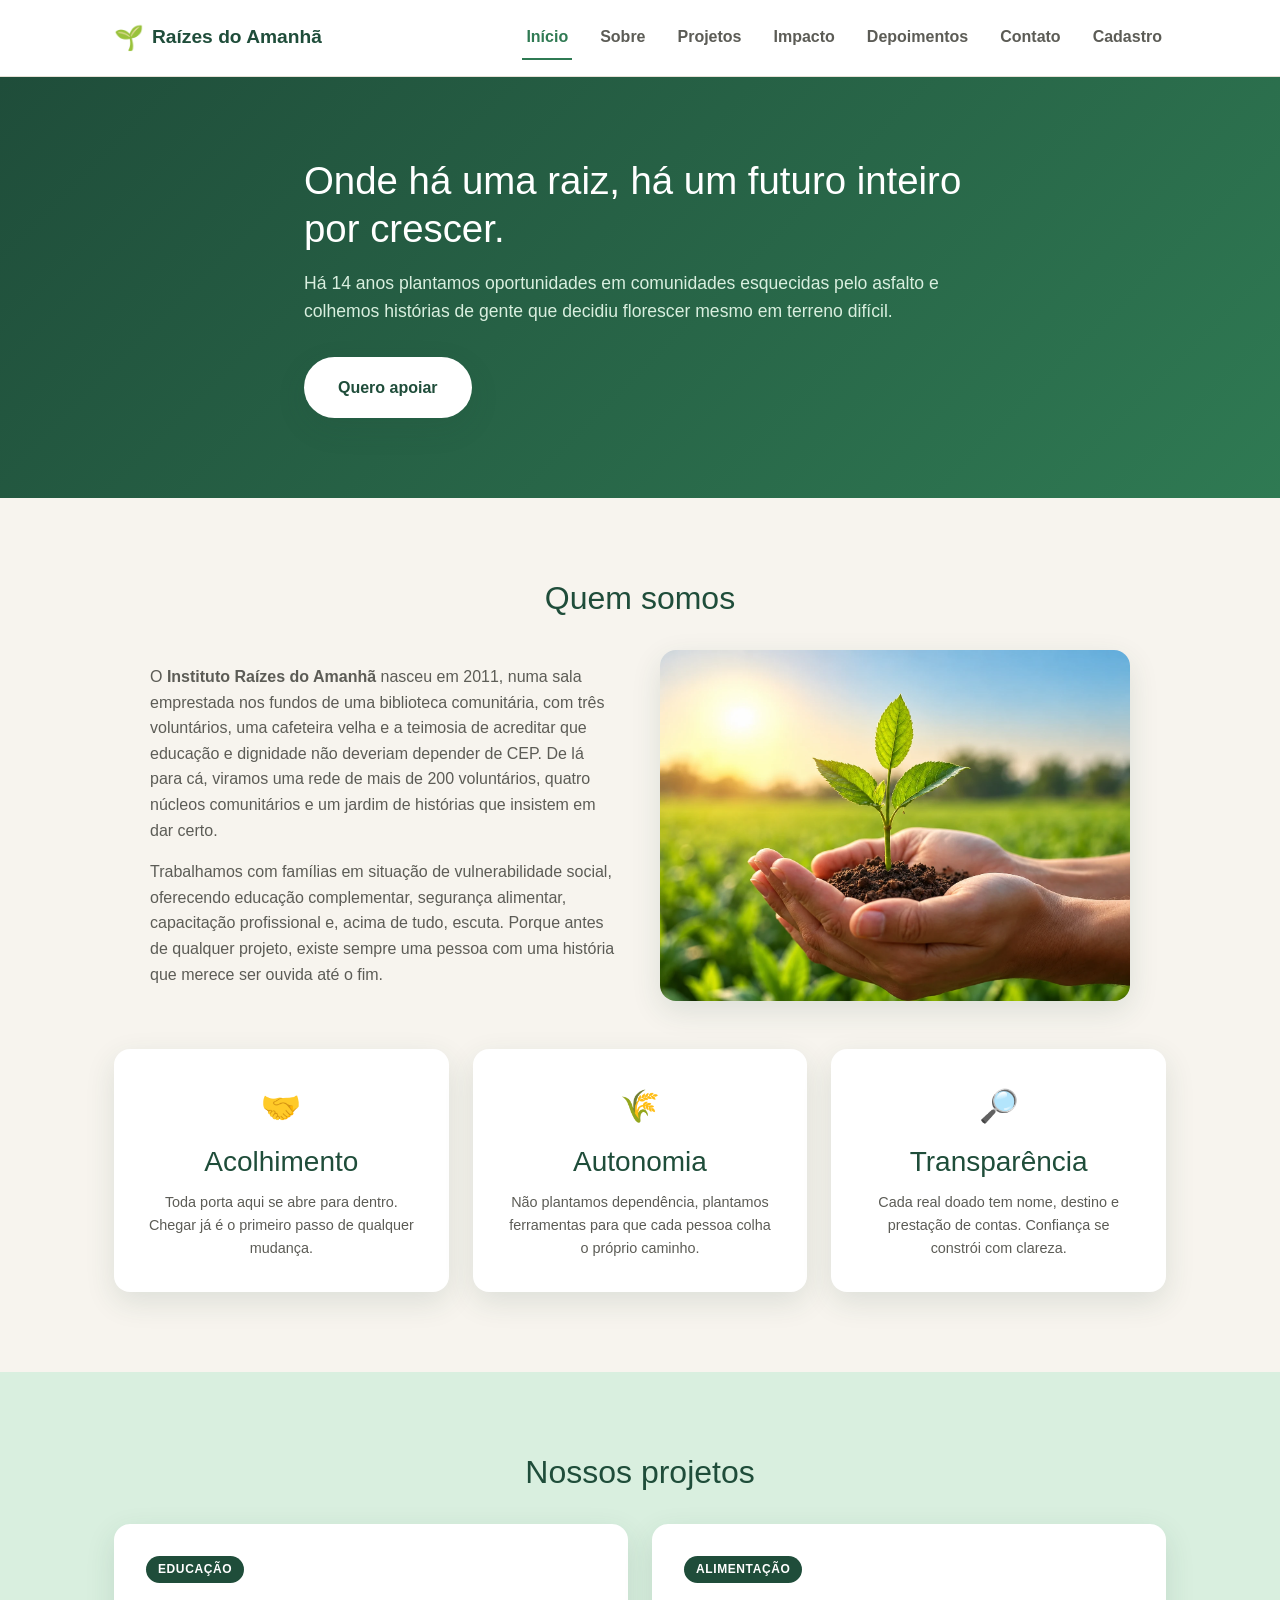
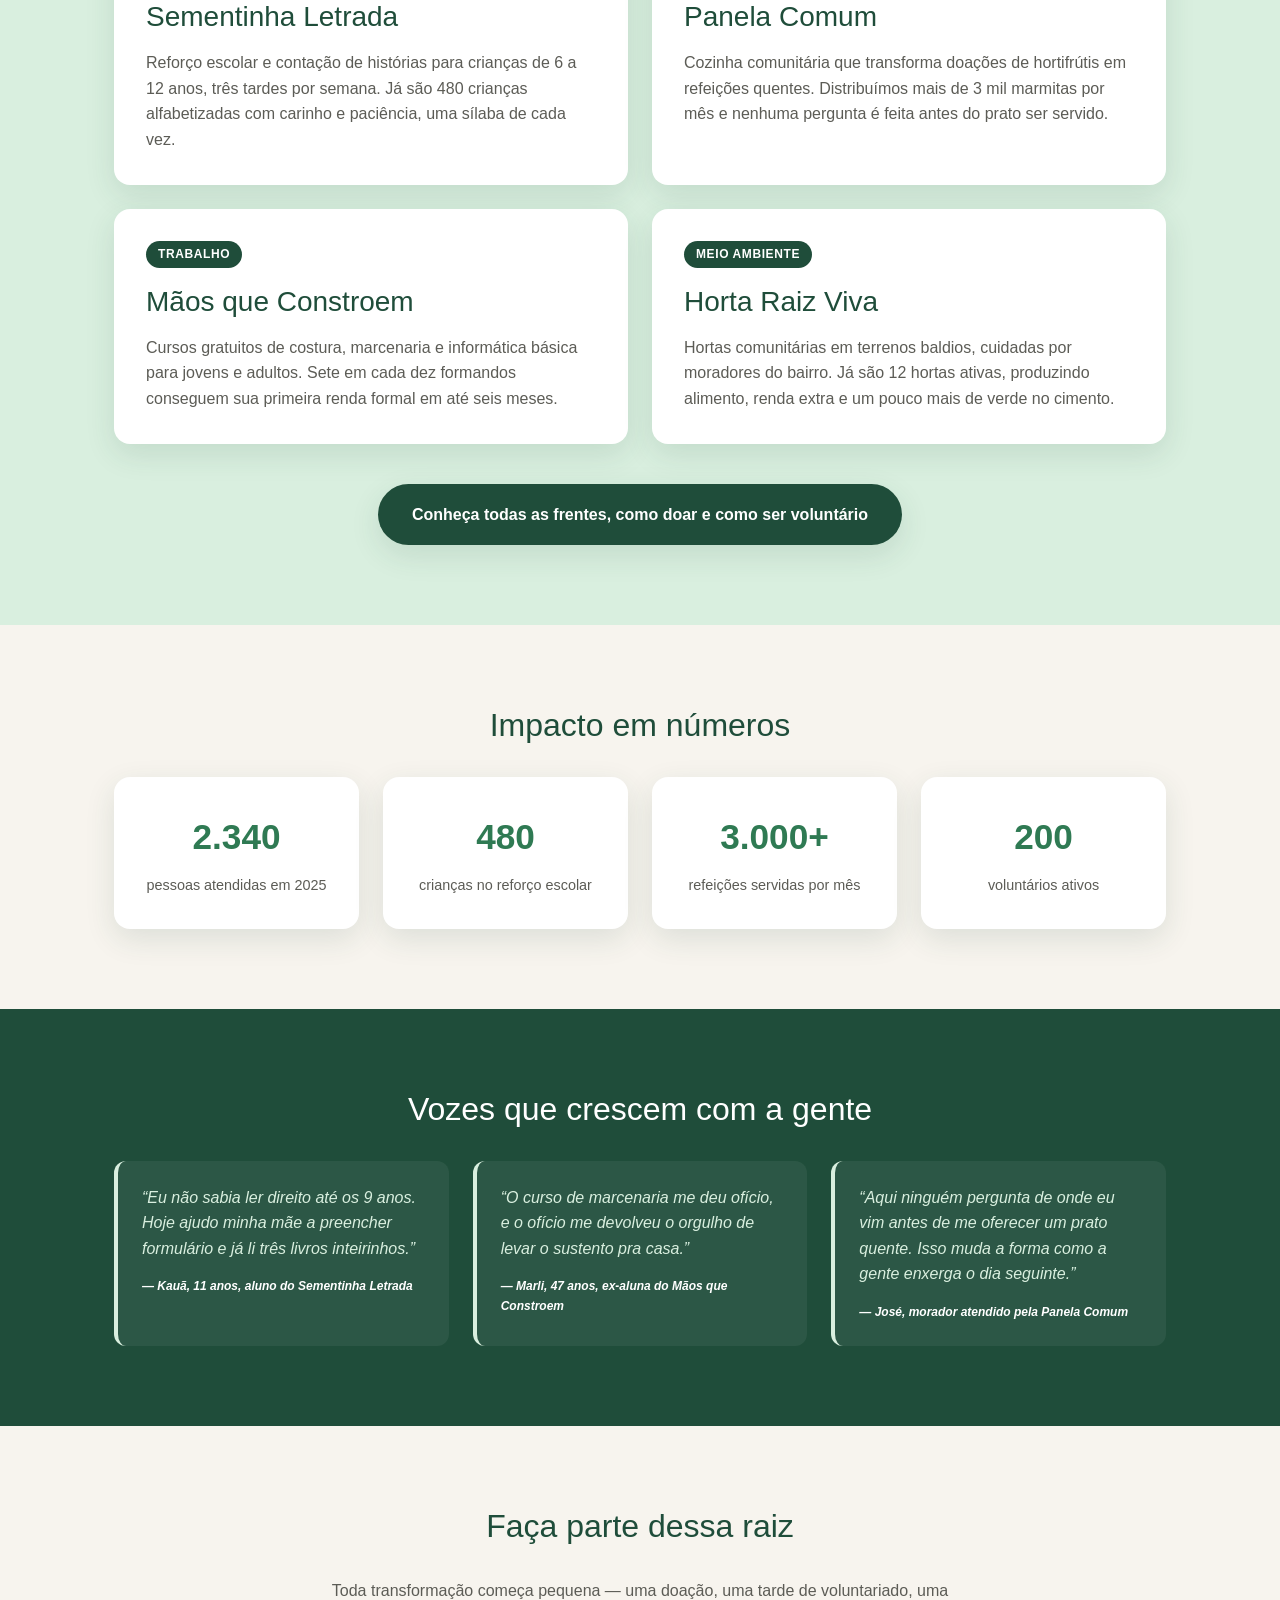
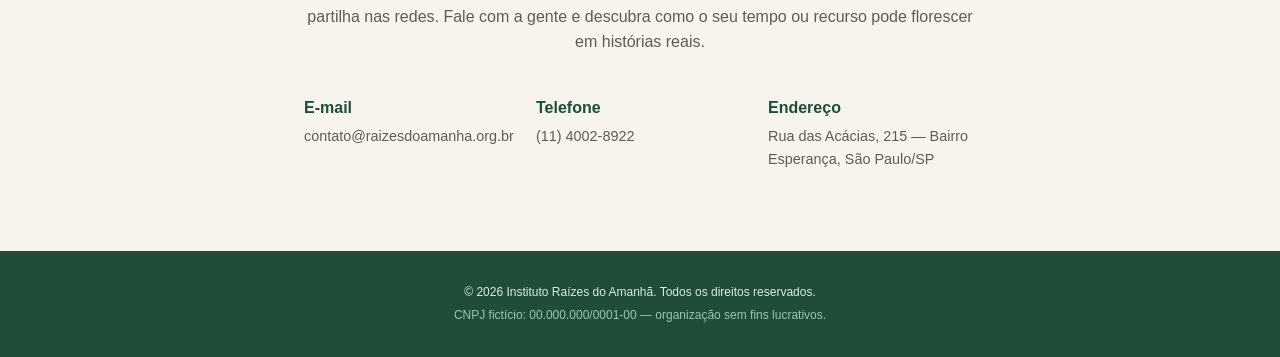
==== html/index.html @ a7706efe "chore: importa a base do projeto (SPA com formulario e localStorage) Codigo do projeto de interativi" ====
<!DOCTYPE html>
<html lang="pt-BR">
<head>
  <meta charset="UTF-8">
  <meta name="viewport" content="width=device-width, initial-scale=1.0">
  <meta name="description" content="Instituto Raízes do Amanhã: ONG que atua com educação, alimentação, capacitação profissional e hortas comunitárias em situação de vulnerabilidade social. Conheça nossa história e como ajudar.">
  <title>Instituto Raízes do Amanhã</title>
  <link rel="stylesheet" href="https://cdn.jsdelivr.net/npm/bootstrap@5.3.3/dist/css/bootstrap.min.css" crossorigin="anonymous">
  <link rel="stylesheet" href="../css/reset.css">
  <link rel="stylesheet" href="../css/styles.css">
</head>
<body>

  <header class="cabecalho">
    <div class="caixa cabecalho-caixa">
      <div class="marca">
        <span class="marca-icone" aria-hidden="true">🌱</span>
        <span class="marca-texto">Raízes do Amanhã</span>
      </div>
      <input type="checkbox" id="menu-chave" class="menu-chave" aria-label="Abrir ou fechar o menu">
      <label for="menu-chave" class="menu-hamburguer">☰</label>
      <nav aria-label="Principal">
        <a href="#/inicio">Início</a>
        <div class="nav-suspenso">
          <a href="#/inicio/sobre">Sobre</a>
          <div class="nav-sublista">
            <a href="#/inicio/sobre">Quem somos</a>
            <a href="#/inicio/valores">Nossos valores</a>
          </div>
        </div>
        <a href="#/projetos">Projetos</a>
        <a href="#/inicio/impacto">Impacto</a>
        <a href="#/inicio/depoimentos">Depoimentos</a>
        <a href="#/inicio/contato">Contato</a>
        <a href="#/cadastro">Cadastro</a>
      </nav>
    </div>
  </header>

  <p id="anuncio-pagina" class="somente-leitor" role="status" aria-live="polite"></p>

  <main id="aplicacao" tabindex="-1">
    <noscript>
      <div class="caixa aviso-carregando">
        <h1>Instituto Raízes do Amanhã</h1>
        <p>Este site precisa de JavaScript ativado para carregar o conteúdo.</p>
      </div>
    </noscript>
  </main>

  <footer class="rodape">
    <div class="caixa rodape-caixa">
      <p>&copy; 2026 Instituto Raízes do Amanhã. Todos os direitos reservados.</p>
      <p class="rodape-cnpj">CNPJ fictício: 00.000.000/0001-00 — organização sem fins lucrativos.</p>
    </div>
  </footer>

  <div class="modal fade" id="janela-pix" tabindex="-1" role="dialog" aria-labelledby="titulo-pix" aria-hidden="true">
    <div class="modal-dialog modal-dialog-centered">
      <div class="modal-content">
        <div class="modal-header border-0">
          <h2 class="modal-title" id="titulo-pix">Doe por Pix</h2>
          <button type="button" class="btn-close" data-bs-dismiss="modal" aria-label="Fechar"></button>
        </div>
        <div class="modal-body">
          <p>Copie a chave abaixo e cole no aplicativo do seu banco:</p>
          <code class="chave-pix">contato@raizesdoamanha.org.br</code>
        </div>
      </div>
    </div>
  </div>

  <div class="modal fade" id="janela-termos" tabindex="-1" role="dialog" aria-labelledby="titulo-termos" aria-hidden="true">
    <div class="modal-dialog modal-dialog-centered">
      <div class="modal-content">
        <div class="modal-header border-0">
          <h2 class="modal-title" id="titulo-termos">Termos de uso</h2>
          <button type="button" class="btn-close" data-bs-dismiss="modal" aria-label="Fechar"></button>
        </div>
        <div class="modal-body">
          <p>Os dados informados no cadastro são usados apenas pela equipe do Instituto Raízes do Amanhã para entrar em contato sobre voluntariado e doações.</p>
          <p>Neste site de demonstração, o cadastro fica guardado somente no seu navegador e pode ser apagado a qualquer momento.</p>
        </div>
      </div>
    </div>
  </div>

  <div id="area-avisos" class="toast-container position-fixed bottom-0 end-0 p-3"></div>

  <script src="https://cdn.jsdelivr.net/npm/bootstrap@5.3.3/dist/js/bootstrap.bundle.min.js" crossorigin="anonymous"></script>
  <script src="../js/dados.js"></script>
  <script src="../js/modules/armazenamento.js"></script>
  <script src="../js/modules/mascaras.js"></script>
  <script src="../js/modules/validacao.js"></script>
  <script src="../js/modules/templates.js"></script>
  <script src="../js/modules/paginas.js"></script>
  <script src="../js/modules/avisos.js"></script>
  <script src="../js/modules/formulario.js"></script>
  <script src="../js/modules/roteador.js"></script>
  <script src="../js/main.js"></script>
</body>
</html>
---- css/styles.css ----
:root {
  /* Cores */
  --verde-escuro: #1f4d3a;
  --verde: #2f7a53;
  --verde-claro: #d9efdf;
  --areia: #f7f4ee;
  --terra: #7a5230;
  --texto: #2b2b28;
  --texto-suave: #5c5c56;
  --branco: #ffffff;
  --sombra: 0 10px 30px rgba(31, 77, 58, 0.12);

  /* Tipografia: escala com 6 patamares */
  --fonte-xs: 0.75rem;
  --fonte-sm: 0.9rem;
  --fonte-base: 1rem;
  --fonte-md: 1.1rem;
  --fonte-lg: 2rem;
  --fonte-xl: 2.4rem;

  /* Espaçamento: escala modular em múltiplos de 4px */
  --espaco-1: 4px;
  --espaco-2: 8px;
  --espaco-3: 12px;
  --espaco-4: 16px;
  --espaco-5: 24px;
  --espaco-6: 32px;
  --espaco-7: 40px;
  --espaco-8: 48px;
  --espaco-9: 80px;
}

* {
  box-sizing: border-box;
}

body {
  margin: 0;
  font-family: 'Segoe UI', Verdana, Arial, sans-serif;
  color: var(--texto);
  background-color: var(--areia);
  line-height: 1.6;
}

.caixa {
  max-width: 1100px;
  margin: 0 auto;
  padding: 0 var(--espaco-5);
}

h1, h2, h3 {
  color: var(--verde-escuro);
  line-height: 1.25;
}

a {
  text-decoration: none;
  color: inherit;
}

/* Cabeçalho */
.cabecalho {
  background-color: var(--branco);
  border-bottom: 1px solid #e5e1d6;
  position: sticky;
  top: 0;
  z-index: 10;
}

.cabecalho-caixa {
  display: flex;
  align-items: center;
  justify-content: space-between;
  padding-block: var(--espaco-4);
  flex-wrap: wrap;
  gap: var(--espaco-3);
}

.marca {
  display: flex;
  align-items: center;
  gap: var(--espaco-2);
  font-weight: 700;
  font-size: 1.2rem;
  color: var(--verde-escuro);
}

.marca-icone {
  font-size: 1.5rem;
}

nav {
  display: flex;
  gap: var(--espaco-5);
  flex-wrap: wrap;
}

nav a {
  font-weight: 600;
  color: var(--texto-suave);
  padding: var(--espaco-2) var(--espaco-1);
  border-bottom: 2px solid transparent;
}

nav a:hover {
  color: var(--verde);
  border-bottom-color: var(--verde);
}

/* Menu hambúrguer (checkbox nativo, sem JavaScript) */
.menu-chave {
  position: absolute;
  width: 1px;
  height: 1px;
  overflow: hidden;
  opacity: 0;
}

.menu-hamburguer {
  display: none;
  font-size: 1.5rem;
  line-height: 1;
  cursor: pointer;
  color: var(--verde-escuro);
  padding: var(--espaco-2);
}

.menu-chave:focus-visible ~ .menu-hamburguer {
  outline: 2px solid var(--verde);
  outline-offset: 2px;
}

/* Dropdown de "Sobre" (hover e teclado via :focus-within) */
.nav-suspenso {
  position: relative;
  display: flex;
  align-items: center;
}

.nav-sublista {
  display: none;
  flex-direction: column;
  position: absolute;
  top: 100%;
  left: 0;
  min-width: 180px;
  margin-top: var(--espaco-2);
  padding: var(--espaco-2);
  background-color: var(--branco);
  border-radius: 8px;
  box-shadow: var(--sombra);
  z-index: 20;
}

.nav-suspenso:hover .nav-sublista,
.nav-suspenso:focus-within .nav-sublista {
  display: flex;
}

.nav-sublista a {
  padding: var(--espaco-2) var(--espaco-3);
  white-space: nowrap;
  border-bottom: none;
}

.nav-sublista a:hover {
  color: var(--verde);
}

/* Destaque inicial */
.destaque {
  background: linear-gradient(135deg, var(--verde-escuro), var(--verde));
  color: var(--branco);
  padding-block: var(--espaco-9);
}

.destaque-caixa {
  max-width: 720px;
}

.destaque h1 {
  color: var(--branco);
  font-size: var(--fonte-xl);
  margin-bottom: var(--espaco-4);
}

.destaque-texto {
  font-size: var(--fonte-md);
  color: var(--verde-claro);
  margin-bottom: var(--espaco-6);
}

.botao {
  display: inline-block;
  background-color: var(--branco);
  color: var(--verde-escuro);
  font-weight: 700;
  padding: var(--espaco-4) var(--espaco-6);
  border-radius: 999px;
  box-shadow: var(--sombra);
  border: 2px solid transparent;
  transition: background-color 0.2s ease, box-shadow 0.2s ease, transform 0.1s ease;
}

.botao:hover {
  background-color: var(--verde-claro);
  box-shadow: 0 14px 34px rgba(31, 77, 58, 0.18);
}

.botao:focus-visible {
  outline: none;
  border-color: var(--verde-escuro);
  box-shadow: 0 0 0 3px rgba(47, 122, 83, 0.35);
}

.botao:active {
  transform: scale(0.97);
  box-shadow: 0 4px 12px rgba(31, 77, 58, 0.18);
}

.botao:disabled {
  background-color: #e5e1d6;
  color: var(--texto-suave);
  box-shadow: none;
  cursor: not-allowed;
  opacity: 0.7;
  transform: none;
}

/* Seções */
.secao {
  padding-block: var(--espaco-9);
}

.secao h2 {
  font-size: var(--fonte-lg);
  margin-bottom: var(--espaco-6);
  text-align: center;
}

/* Sobre */
.sobre-colunas {
  display: grid;
  grid-template-columns: repeat(12, 1fr);
  gap: var(--espaco-7);
  align-items: center;
  max-width: 980px;
  margin-inline: auto;
}

.sobre-colunas.frentes-intro {
  margin-bottom: var(--espaco-8);
}

.sobre-texto {
  grid-column: span 7;
}

.sobre-texto p {
  color: var(--texto-suave);
  font-size: var(--fonte-base);
}

.sobre-imagem {
  grid-column: span 5;
  width: 100%;
  height: auto;
  border-radius: 16px;
  box-shadow: var(--sombra);
  object-fit: cover;
}

.valores {
  display: grid;
  grid-template-columns: repeat(12, 1fr);
  gap: var(--espaco-5);
  margin-top: var(--espaco-8);
}

.valor-item {
  grid-column: span 4;
  display: flex;
  flex-direction: column;
  align-items: center;
  gap: var(--espaco-3);
  background-color: var(--branco);
  padding: var(--espaco-6);
  border-radius: 16px;
  box-shadow: var(--sombra);
  text-align: center;
}

.valor-item > * {
  margin: 0;
}

.valor-icone {
  font-size: 2rem;
}

.valor-item p {
  color: var(--texto-suave);
  font-size: var(--fonte-sm);
}

/* Projetos */
.projetos {
  background-color: var(--verde-claro);
}

.projetos-colunas {
  display: grid;
  grid-template-columns: repeat(12, 1fr);
  gap: var(--espaco-5);
}

.projetos-cta {
  text-align: center;
  margin-top: var(--espaco-7);
}

.projetos-cta .botao {
  background-color: var(--verde-escuro);
  color: var(--branco);
}

.projetos-cta .botao:hover {
  background-color: var(--verde);
}

.projetos-cta .botao:focus-visible {
  border-color: var(--verde-claro);
  box-shadow: 0 0 0 3px rgba(217, 239, 223, 0.5);
}

.projeto-item {
  grid-column: span 6;
  display: flex;
  flex-direction: column;
  align-items: flex-start;
  gap: var(--espaco-4);
  background-color: var(--branco);
  padding: var(--espaco-6);
  border-radius: 16px;
  box-shadow: var(--sombra);
}

.projeto-item > * {
  margin: 0;
}

.projeto-categoria {
  display: inline-block;
  background-color: var(--verde-escuro);
  color: var(--branco);
  font-size: var(--fonte-xs);
  font-weight: 700;
  text-transform: uppercase;
  letter-spacing: 0.05em;
  padding: var(--espaco-1) var(--espaco-3);
  border-radius: 999px;
}

.projeto-item p {
  color: var(--texto-suave);
}

.secao-intro {
  max-width: 700px;
  margin: 0 auto var(--espaco-7);
  text-align: center;
  color: var(--texto-suave);
}

/* Como doar */
.doacao-colunas {
  display: grid;
  grid-template-columns: repeat(12, 1fr);
  gap: var(--espaco-5);
}

.doacao-metodo {
  grid-column: span 4;
  display: flex;
  flex-direction: column;
  gap: var(--espaco-3);
  background-color: var(--branco);
  padding: var(--espaco-6);
  border-radius: 16px;
  box-shadow: var(--sombra);
}

.doacao-metodo > * {
  margin: 0;
}

.doacao-metodo p,
.doacao-metodo ul {
  color: var(--texto-suave);
}

.doacao-tabela {
  width: 100%;
  border-collapse: collapse;
  font-size: var(--fonte-sm);
}

.doacao-tabela th,
.doacao-tabela td {
  text-align: left;
  padding: var(--espaco-2) 0;
  border-bottom: 1px solid var(--verde-claro);
}

.doacao-tabela th {
  color: var(--verde-escuro);
  font-weight: 600;
  padding-right: var(--espaco-3);
}

/* Voluntariado */
.voluntariado-passos,
.voluntariado-areas {
  max-width: 720px;
  margin: 0 auto var(--espaco-6);
  color: var(--texto-suave);
}

.voluntariado-passos li,
.voluntariado-areas li {
  margin-bottom: var(--espaco-3);
}

.voluntariado h3 {
  text-align: center;
  margin-bottom: var(--espaco-5);
}

/* Perguntas frequentes */
.pergunta {
  max-width: 720px;
  margin: 0 auto var(--espaco-4);
  background-color: var(--branco);
  border-radius: 12px;
  box-shadow: var(--sombra);
  padding: var(--espaco-4) var(--espaco-5);
}

.pergunta summary {
  cursor: pointer;
  font-weight: 700;
  color: var(--verde-escuro);
}

.pergunta p {
  margin-top: var(--espaco-3);
  margin-bottom: 0;
  color: var(--texto-suave);
}

/* Cadastro */
.cadastro-caixa {
  max-width: 720px;
}

.cadastro h1 {
  text-align: center;
  margin-bottom: var(--espaco-3);
}

.formulario {
  margin-top: var(--espaco-6);
}

.formulario fieldset {
  background-color: var(--branco);
  border: none;
  border-radius: 16px;
  box-shadow: var(--sombra);
  padding: var(--espaco-5) var(--espaco-6);
  margin-bottom: var(--espaco-5);
}

.formulario legend {
  font-weight: 700;
  color: var(--verde-escuro);
  padding: 0 var(--espaco-2);
  font-size: var(--fonte-md);
}

.campo {
  margin-bottom: var(--espaco-4);
}

.campo-largo {
  grid-column: 1 / -1;
}

.campo label {
  display: block;
  font-weight: 600;
  color: var(--texto);
  margin-bottom: var(--espaco-2);
}

.campo input,
.campo select,
.campo textarea {
  width: 100%;
  padding: var(--espaco-3) var(--espaco-4);
  border: 1px solid #d8d3c6;
  border-radius: 8px;
  font-size: var(--fonte-base);
  font-family: inherit;
  color: var(--texto);
  background-color: var(--areia);
  transition: border-color 0.2s ease, box-shadow 0.2s ease, background-color 0.2s ease;
}

.campo input:focus,
.campo select:focus,
.campo textarea:focus {
  outline: none;
  border-color: var(--verde);
  box-shadow: 0 0 0 3px rgba(47, 122, 83, 0.2);
  background-color: var(--branco);
}

.campo input:disabled,
.campo select:disabled,
.campo textarea:disabled {
  background-color: #eee9df;
  color: var(--texto-suave);
  cursor: not-allowed;
  opacity: 0.7;
}

.campo input[type="text"]:invalid:not(:placeholder-shown),
.campo input[type="email"]:invalid:not(:placeholder-shown),
.campo input[type="tel"]:invalid:not(:placeholder-shown) {
  border-color: #c0392b;
  box-shadow: 0 0 0 3px rgba(192, 57, 43, 0.12);
}

.campo input[type="text"]:valid:not(:placeholder-shown),
.campo input[type="email"]:valid:not(:placeholder-shown),
.campo input[type="tel"]:valid:not(:placeholder-shown) {
  border-color: var(--verde);
  box-shadow: 0 0 0 3px rgba(47, 122, 83, 0.12);
}

.formulario .botao {
  border: none;
  cursor: pointer;
  display: block;
  margin: 0 auto;
  background-color: var(--verde-escuro);
  color: var(--branco);
}

.formulario .botao:hover {
  background-color: var(--verde);
}

.formulario .botao:focus-visible {
  box-shadow: 0 0 0 3px rgba(217, 239, 223, 0.6);
}

.formulario .botao:disabled {
  background-color: #cfcac0;
  color: var(--branco);
  cursor: not-allowed;
  opacity: 0.8;
  transform: none;
}

/* Alerta (feedback fixo na página) */
.alerta {
  display: flex;
  align-items: flex-start;
  gap: var(--espaco-3);
  padding: var(--espaco-4) var(--espaco-5);
  border-radius: 12px;
  border-left: 4px solid;
  font-size: var(--fonte-sm);
  margin-top: var(--espaco-5);
}

.alerta p {
  margin: 0;
}

.alerta a {
  text-decoration: underline;
  font-weight: 600;
}

.alerta-icone {
  font-size: 1.2rem;
  line-height: 1;
}

.alerta--informacao {
  background-color: #eaf2fb;
  border-left-color: #2f6fa8;
  color: #1f4d70;
}

.alerta--sucesso {
  background-color: var(--verde-claro);
  border-left-color: var(--verde);
  color: var(--verde-escuro);
}

.alerta--perigo {
  background-color: #fbeaea;
  border-left-color: #c0392b;
  color: #7a2318;
}

/* Impacto */
.numeros-colunas {
  display: grid;
  grid-template-columns: repeat(12, 1fr);
  gap: var(--espaco-5);
  text-align: center;
}

.numero-item {
  grid-column: span 3;
  display: flex;
  flex-direction: column;
  align-items: center;
  gap: var(--espaco-2);
  background-color: var(--branco);
  padding: var(--espaco-6) var(--espaco-4);
  border-radius: 16px;
  box-shadow: var(--sombra);
}

.numero {
  font-size: 2.2rem;
  font-weight: 800;
  color: var(--verde);
}

.numero-legenda {
  color: var(--texto-suave);
  font-size: var(--fonte-sm);
}

/* Depoimentos */
.depoimentos {
  background-color: var(--verde-escuro);
}

.depoimentos h2 {
  color: var(--branco);
}

.depoimentos-colunas {
  display: grid;
  grid-template-columns: repeat(12, 1fr);
  gap: var(--espaco-5);
}

blockquote {
  grid-column: span 4;
  display: flex;
  flex-direction: column;
  gap: var(--espaco-4);
  margin: 0;
  background-color: rgba(255, 255, 255, 0.06);
  border-left: 4px solid var(--verde-claro);
  padding: var(--espaco-5);
  border-radius: 12px;
  color: var(--verde-claro);
}

blockquote > * {
  margin: 0;
}

blockquote p {
  font-style: italic;
}

blockquote cite {
  font-size: var(--fonte-xs);
  color: var(--branco);
  font-weight: 600;
}

/* Contato */
.contato-caixa {
  text-align: center;
  max-width: 720px;
}

.contato p {
  color: var(--texto-suave);
}

.contato-dados {
  margin-top: var(--espaco-7);
  display: grid;
  grid-template-columns: repeat(12, 1fr);
  gap: var(--espaco-5);
  text-align: left;
}

.contato-dados > div {
  grid-column: span 4;
  display: flex;
  flex-direction: column;
  gap: var(--espaco-1);
}

.contato-dados strong {
  color: var(--verde-escuro);
}

.contato-dados p {
  margin: 0;
  color: var(--texto-suave);
  font-size: var(--fonte-sm);
}

/* Rodapé */
.rodape {
  background-color: var(--verde-escuro);
  color: var(--verde-claro);
  padding-block: var(--espaco-6);
}

.rodape-caixa {
  display: flex;
  flex-direction: column;
  align-items: center;
  gap: var(--espaco-1);
  text-align: center;
  font-size: var(--fonte-xs);
}

.rodape-caixa > * {
  margin: 0;
}

.rodape-cnpj {
  color: #9cc6ac;
}

/* Responsivo — sistema de 12 colunas com 5 breakpoints */

/* 1280px — desktops panorâmicos para laptops: a proporção 7/5 do
   bloco "Sobre" (texto largo + imagem) fica mais equilibrada */
@media (max-width: 1280px) {
  .sobre-texto,
  .sobre-imagem {
    grid-column: span 6;
  }
}

/* 1024px — laptops menores e tablets na horizontal: os 4 números de
   impacto, que ocupavam 3 colunas cada, passam a 2 por linha */
@media (max-width: 1024px) {
  .numero-item {
    grid-column: span 6;
  }
}

/* 768px — tablets na vertical: grades de 3 colunas viram 2 colunas,
   os blocos de 2 colunas (projetos, sobre) já ocupam a linha toda, e o
   menu horizontal vira menu hambúrguer */
@media (max-width: 768px) {
  .valor-item,
  blockquote,
  .contato-dados > div,
  .doacao-metodo {
    grid-column: span 6;
  }

  .projeto-item,
  .sobre-texto,
  .sobre-imagem {
    grid-column: span 12;
  }

  .sobre-imagem {
    max-width: 320px;
    margin-inline: auto;
  }

  .menu-hamburguer {
    display: block;
  }

  nav {
    display: none;
    flex-direction: column;
    align-items: flex-start;
    flex-basis: 100%;
    gap: 0;
    padding-top: var(--espaco-3);
    border-top: 1px solid #e5e1d6;
  }

  .menu-chave:checked ~ nav {
    display: flex;
  }

  nav a {
    width: 100%;
    padding: var(--espaco-3) var(--espaco-1);
  }

  .nav-suspenso {
    flex-direction: column;
    align-items: flex-start;
    width: 100%;
  }

  .nav-sublista {
    position: static;
    box-shadow: none;
    margin-top: 0;
    padding-left: var(--espaco-4);
    display: none;
  }

  .nav-suspenso:hover .nav-sublista,
  .nav-suspenso:focus-within .nav-sublista {
    display: flex;
  }
}

/* 640px — celulares em geral: tudo o que restava em 2 colunas empilha
   em coluna única, priorizando leitura vertical */
@media (max-width: 640px) {
  .valor-item,
  blockquote,
  .contato-dados > div,
  .doacao-metodo,
  .numero-item {
    grid-column: span 12;
  }

  .destaque {
    padding-block: var(--espaco-8);
  }

  .destaque h1 {
    font-size: 1.8rem;
  }
}

/* 480px — celulares pequenos: reduz espaçamento lateral e tipografia
   de destaque para aproveitar melhor a largura da tela */
@media (max-width: 480px) {
  .caixa {
    padding-inline: var(--espaco-4);
  }

  .destaque h1 {
    font-size: 1.5rem;
  }

  .secao h2 {
    font-size: 1.5rem;
  }

  .secao {
    padding-block: var(--espaco-6);
  }
}

/* ==========================================================
   SPA: navegação, foco e feedbacks da etapa de interatividade
   ========================================================== */

/* Link da página atual no menu */
nav a[aria-current="page"] {
  color: var(--verde);
  border-bottom-color: var(--verde);
}

/* Área principal recebe foco ao trocar de página (leitores de tela) */
#aplicacao:focus {
  outline: none;
}

.aviso-carregando {
  padding: var(--espaco-9) 0;
  text-align: center;
  color: var(--texto-suave);
}

/* Anúncio de mudança de página, visível só para leitores de tela */
.somente-leitor {
  position: absolute;
  width: 1px;
  height: 1px;
  margin: -1px;
  padding: 0;
  overflow: hidden;
  clip: rect(0, 0, 0, 0);
  white-space: nowrap;
  border: 0;
}

/* Mensagem de erro sob cada campo do formulário */
.campo-erro {
  min-height: 0;
  margin: var(--espaco-1) 0 0;
  font-size: var(--fonte-sm);
  color: #a52a1f;
}

.campo-erro:empty {
  display: none;
}

.campo input[aria-invalid="true"],
.campo select[aria-invalid="true"],
.campo textarea[aria-invalid="true"] {
  border-color: #c0392b;
  box-shadow: 0 0 0 3px rgba(192, 57, 43, 0.12);
}

.campo input[aria-invalid="false"]:not(:placeholder-shown),
.campo select[aria-invalid="false"],
.campo textarea[aria-invalid="false"]:not(:placeholder-shown) {
  border-color: var(--verde);
  box-shadow: 0 0 0 3px rgba(47, 122, 83, 0.12);
}

.campo-contador {
  display: block;
  margin-top: var(--espaco-1);
  font-size: var(--fonte-xs);
  color: var(--texto-suave);
  text-align: right;
}

.formulario-acoes {
  display: flex;
  flex-wrap: wrap;
  justify-content: center;
  align-items: center;
  gap: var(--espaco-4);
}

.formulario .botao--secundario {
  background-color: transparent;
  color: var(--verde-escuro);
  box-shadow: inset 0 0 0 2px var(--verde-escuro);
}

.formulario .botao--secundario:hover {
  background-color: var(--verde-claro);
}

.rascunho-aviso {
  margin-bottom: var(--espaco-4);
}

/* Lista de cadastros guardados no navegador */
.cadastros-salvos {
  margin-top: var(--espaco-7);
  padding: var(--espaco-5) var(--espaco-6);
  background-color: var(--branco);
  border-radius: 16px;
  box-shadow: var(--sombra);
}

.cadastros-salvos h2 {
  margin: 0 0 var(--espaco-3);
  font-size: var(--fonte-md);
  text-align: left;
}

.cadastros-salvos ul {
  margin: 0 0 var(--espaco-4);
  padding-left: var(--espaco-5);
  color: var(--texto-suave);
  font-size: var(--fonte-sm);
}

.cadastros-salvos .botao {
  padding: var(--espaco-2) var(--espaco-4);
  font-size: var(--fonte-sm);
  background-color: transparent;
  color: #a52a1f;
  box-shadow: inset 0 0 0 2px #a52a1f;
}

.cadastros-salvos .botao:hover {
  background-color: #fbeaea;
}

/* Botão de abrir a janela do Pix */
.doacao-metodo .botao {
  align-self: flex-start;
  background-color: var(--verde-escuro);
  color: var(--branco);
  cursor: pointer;
}

.doacao-metodo .botao:hover {
  background-color: var(--verde);
}

/* Componentes do Bootstrap (janela e aviso) na identidade do site */
.modal-content {
  border: none;
  border-radius: 16px;
  box-shadow: var(--sombra);
}

.modal-title {
  color: var(--verde-escuro);
  font-size: var(--fonte-md);
}

.modal-body p {
  margin-bottom: var(--espaco-3);
  color: var(--texto-suave);
}

.chave-pix {
  display: block;
  padding: var(--espaco-3) var(--espaco-4);
  background-color: var(--verde-claro);
  border-radius: 8px;
  font-weight: 700;
  color: var(--verde-escuro);
  word-break: break-all;
}

.toast {
  border: none;
  border-radius: 12px;
  box-shadow: var(--sombra);
  font-family: inherit;
}

.toast-body {
  font-size: var(--fonte-sm);
}

@media (max-width: 480px) {
  .formulario-acoes .botao {
    width: 100%;
  }
}

@media (prefers-reduced-motion: reduce) {
  * {
    transition: none !important;
    scroll-behavior: auto !important;
  }
}

/* Ajustes gerais da SPA */
.secao {
  scroll-margin-top: 72px;
}

.sobre-texto p + p {
  margin-top: var(--espaco-4);
}

.contato-caixa > p {
  margin-bottom: 0;
}

.link-botao {
  padding: 0;
  border: none;
  background: none;
  font: inherit;
  font-weight: 600;
  color: inherit;
  text-decoration: underline;
  cursor: pointer;
}

.link-botao:focus-visible {
  outline: 2px solid var(--verde);
  outline-offset: 2px;
}

.perguntas .pergunta:last-child {
  margin-bottom: 0;
}

#resumo-erros:focus {
  outline: none;
}

#resumo-erros .alerta ul {
  margin: var(--espaco-2) 0 0;
  padding-left: var(--espaco-5);
}
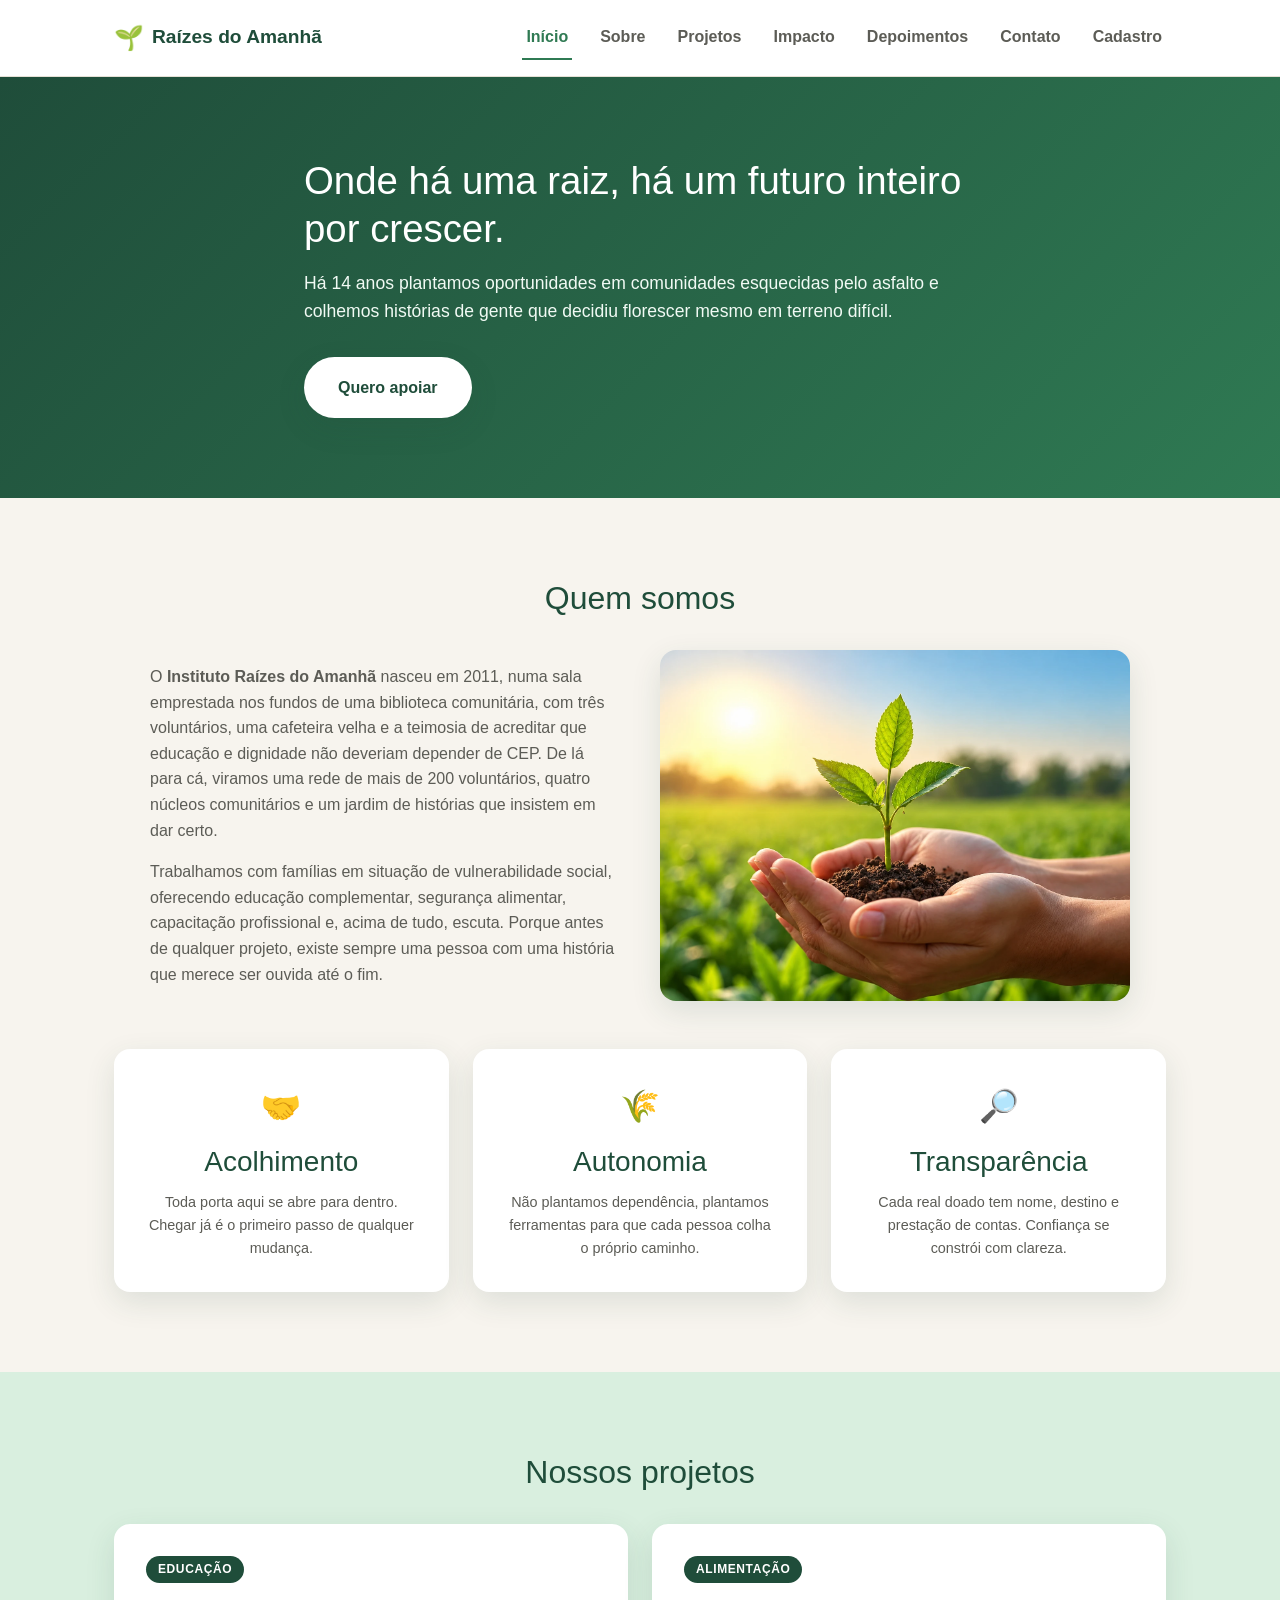
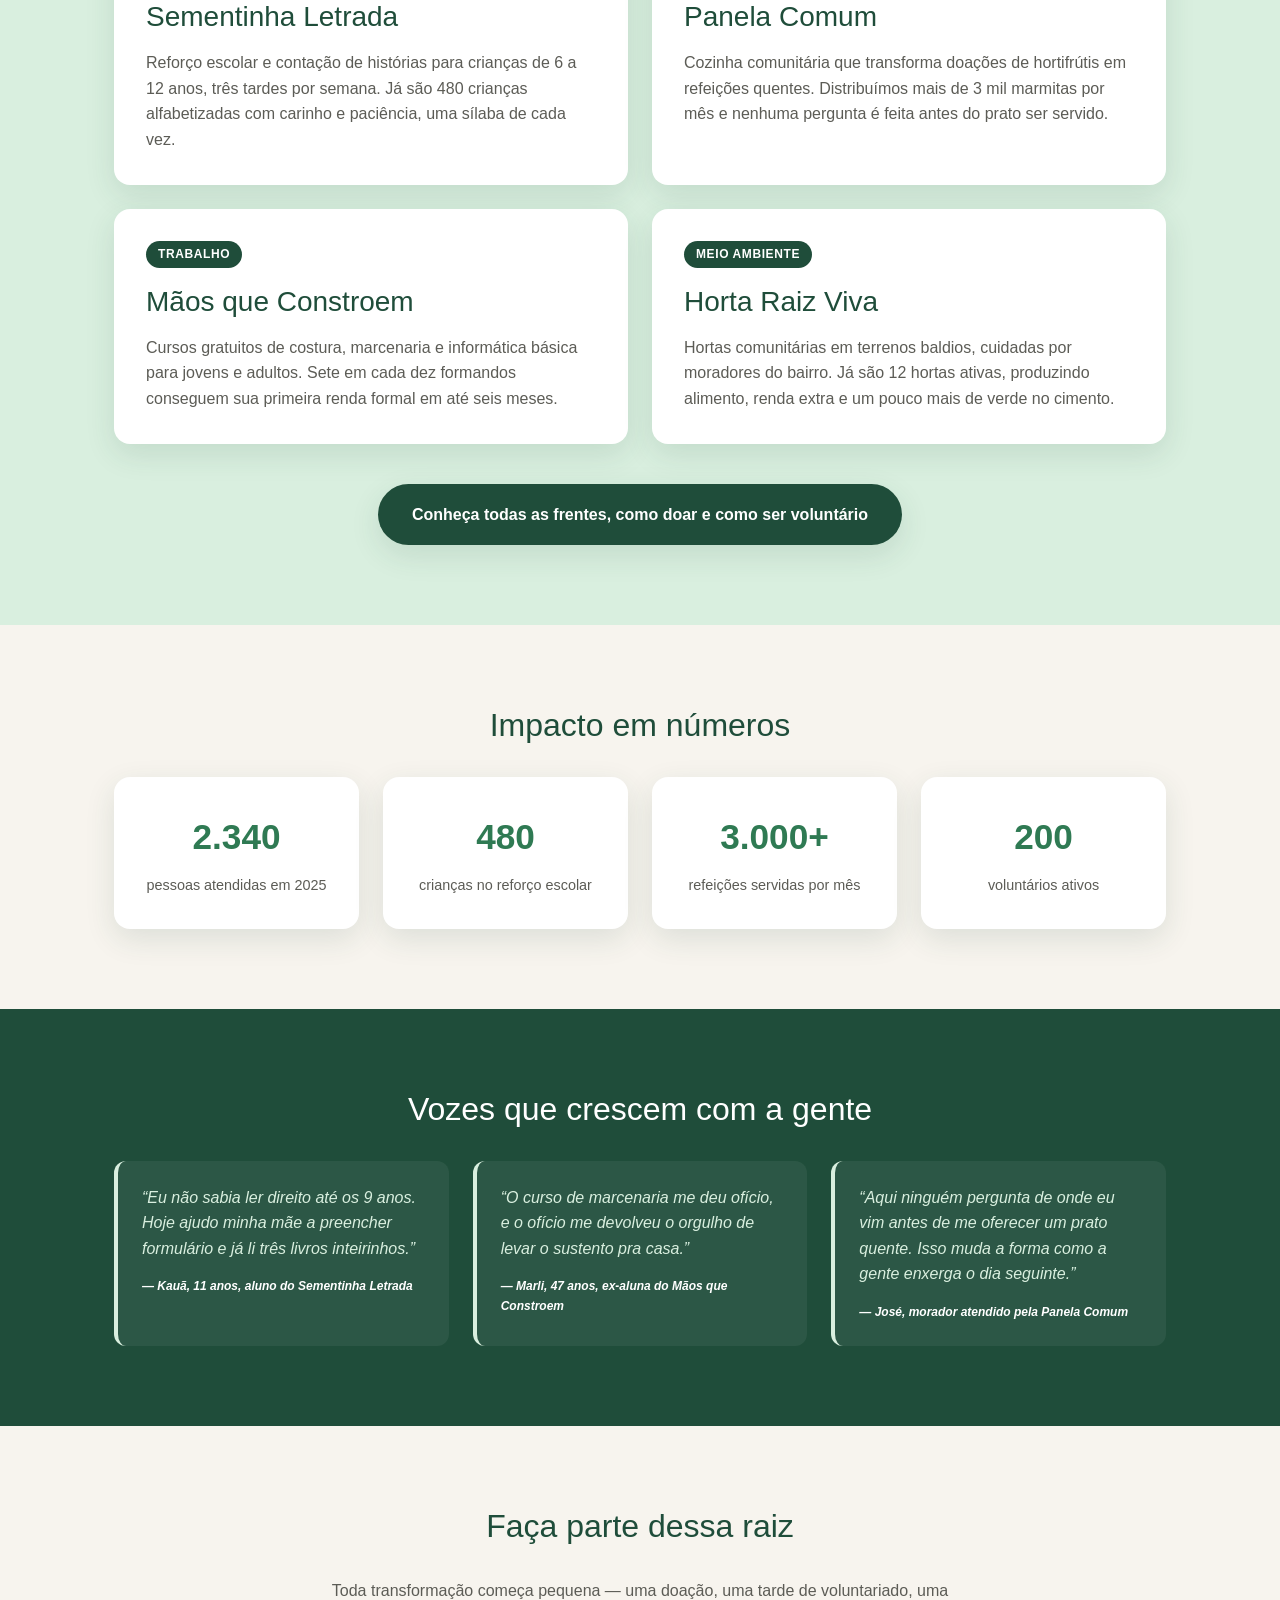
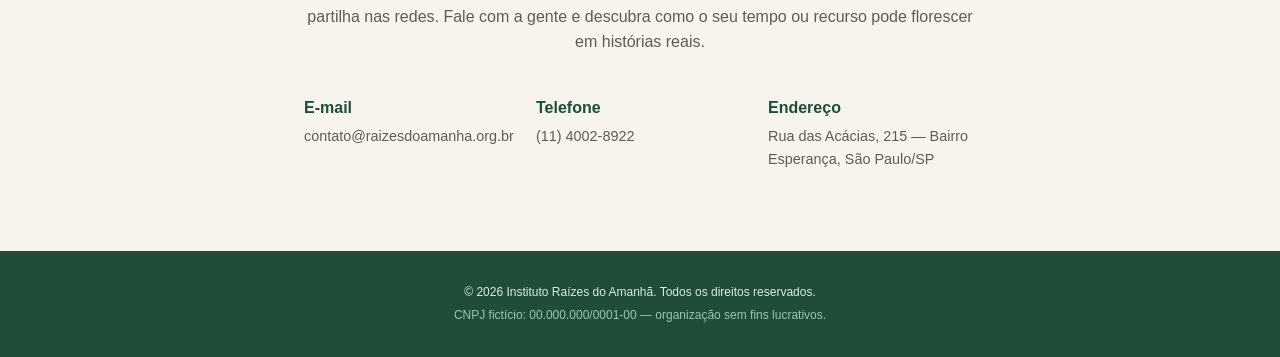
==== commit 07330be5: "perf: antecipa a conexão com o CDN do Bootstrap O preconnect abre a conexão com o CDN antes do carre" ====
--- a/html/index.html
+++ b/html/index.html
@@ -5,11 +5,14 @@
   <meta name="viewport" content="width=device-width, initial-scale=1.0">
   <meta name="description" content="Instituto Raízes do Amanhã: ONG que atua com educação, alimentação, capacitação profissional e hortas comunitárias em situação de vulnerabilidade social. Conheça nossa história e como ajudar.">
   <title>Instituto Raízes do Amanhã</title>
+  <link rel="preconnect" href="https://cdn.jsdelivr.net" crossorigin>
   <link rel="stylesheet" href="https://cdn.jsdelivr.net/npm/bootstrap@5.3.3/dist/css/bootstrap.min.css" crossorigin="anonymous">
   <link rel="stylesheet" href="../css/reset.css">
   <link rel="stylesheet" href="../css/styles.css">
 </head>
 <body>
+
+  <a href="#aplicacao" class="link-pular">Pular para o conteúdo principal</a>
 
   <header class="cabecalho">
     <div class="caixa cabecalho-caixa">
--- a/css/styles.css
+++ b/css/styles.css
@@ -186,7 +186,7 @@
 
 .destaque-texto {
   font-size: var(--fonte-md);
-  color: var(--verde-claro);
+  color: #f1faf4;
   margin-bottom: var(--espaco-6);
 }
 
@@ -508,7 +508,7 @@
 .campo textarea {
   width: 100%;
   padding: var(--espaco-3) var(--espaco-4);
-  border: 1px solid #d8d3c6;
+  border: 1px solid #7f7f74;
   border-radius: 8px;
   font-size: var(--fonte-base);
   font-family: inherit;
@@ -520,9 +520,9 @@
 .campo input:focus,
 .campo select:focus,
 .campo textarea:focus {
-  outline: none;
-  border-color: var(--verde);
-  box-shadow: 0 0 0 3px rgba(47, 122, 83, 0.2);
+  outline: 3px solid var(--verde-escuro);
+  outline-offset: 1px;
+  border-color: var(--verde-escuro);
   background-color: var(--branco);
 }
 
@@ -1102,3 +1102,42 @@
   margin: var(--espaco-2) 0 0;
   padding-left: var(--espaco-5);
 }
+
+/* Acessibilidade: link para pular ao conteúdo (WCAG 2.4.1) */
+.link-pular {
+  position: absolute;
+  top: -100px;
+  left: var(--espaco-4);
+  z-index: 100;
+  padding: var(--espaco-3) var(--espaco-5);
+  border-radius: 8px;
+  background-color: var(--verde-escuro);
+  color: var(--branco);
+  font-weight: 700;
+}
+
+.link-pular:focus {
+  top: var(--espaco-2);
+  outline: 3px solid var(--branco);
+  outline-offset: 2px;
+}
+
+/* Acessibilidade: contraste mínimo de 4,5:1 nos textos de apoio (WCAG 1.4.3) */
+::placeholder {
+  color: #67675f;
+  opacity: 1;
+}
+
+/* Acessibilidade: foco visível em links, botões e resumos (WCAG 2.4.7) */
+a:focus-visible,
+summary:focus-visible,
+.menu-hamburguer:focus-visible {
+  outline: 3px solid var(--verde-escuro);
+  outline-offset: 2px;
+  border-radius: 4px;
+}
+
+.cabecalho nav a:focus-visible {
+  color: var(--verde);
+  border-bottom-color: var(--verde);
+}
